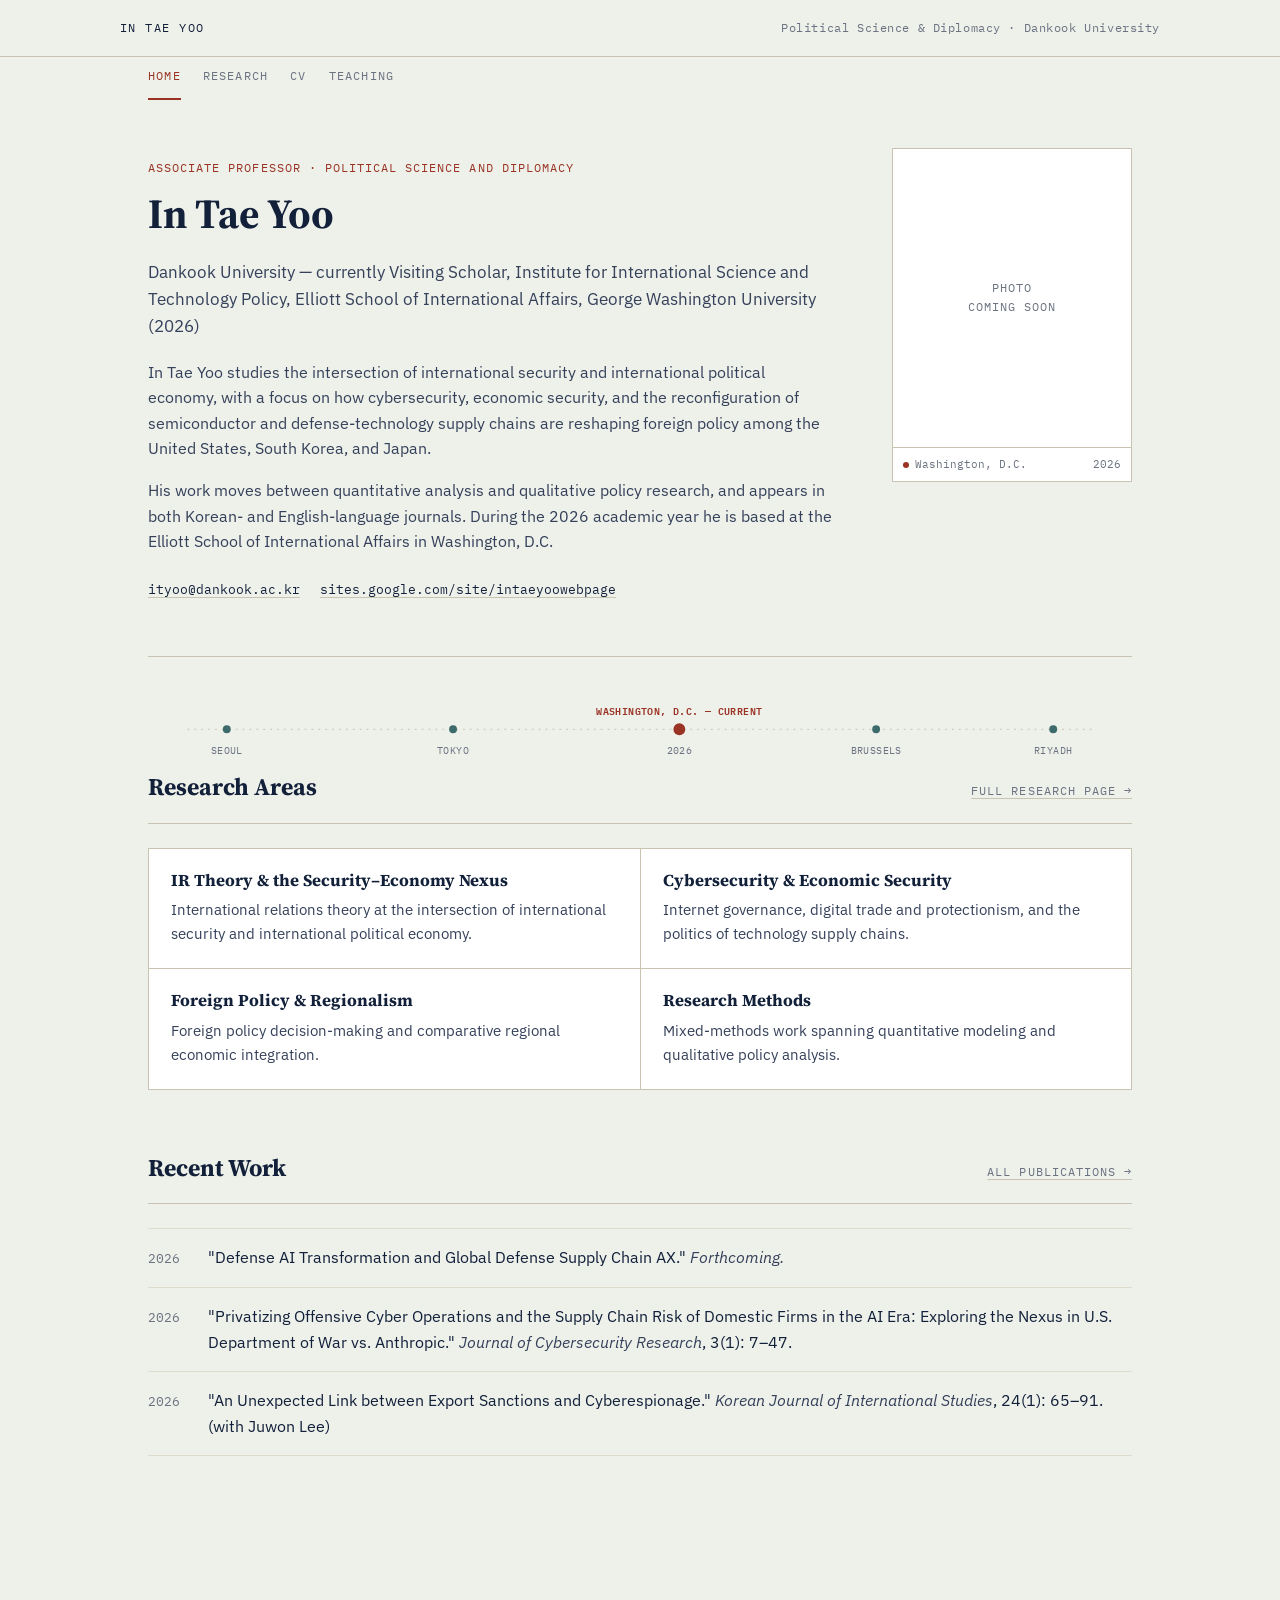
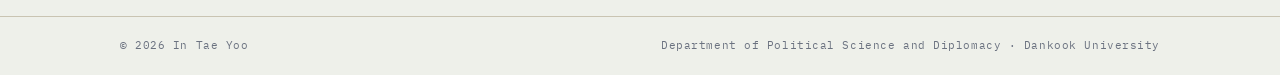
==== index.html @ 338d94c8 "Add files via upload" ====
<!DOCTYPE html>
<html lang="en">
<head>
<meta charset="UTF-8">
<meta name="viewport" content="width=device-width, initial-scale=1">
<title>In Tae Yoo</title>
<meta name="description" content="In Tae Yoo — Associate Professor, Department of Political Science and Diplomacy, Dankook University. Visiting Scholar, Elliott School of International Affairs, George Washington University.">
<link rel="preconnect" href="https://fonts.googleapis.com">
<link rel="preconnect" href="https://fonts.gstatic.com" crossorigin>
<link href="https://fonts.googleapis.com/css2?family=Source+Serif+4:opsz,wght@8..60,400;8..60,600;8..60,700&family=IBM+Plex+Sans:wght@400;500;600&family=IBM+Plex+Mono:wght@400;500;600&display=swap" rel="stylesheet">
<link rel="stylesheet" href="style.css">
</head>
<body>

<header class="letterhead">
  <div class="letterhead-inner">
    <a class="letterhead-name" href="index.html">In Tae Yoo</a>
    <span class="letterhead-meta">Political Science &amp; Diplomacy · Dankook University</span>
  </div>
</header>
<nav class="site-nav">
  <a href="index.html" class="current">Home</a>
  <a href="research.html">Research</a>
  <a href="cv.html">CV</a>
  <a href="teaching.html">Teaching</a>
</nav>

<main>

  <section class="hero">
    <div>
      <p class="eyebrow accent">Associate Professor · Political Science and Diplomacy</p>
      <h1>In Tae Yoo</h1>
      <p class="role">Dankook University — currently Visiting Scholar, Institute for International Science and Technology Policy, Elliott School of International Affairs, George Washington University (2026)</p>

      <div class="bio">
        <p>In Tae Yoo studies the intersection of international security and international political economy, with a focus on how cybersecurity, economic security, and the reconfiguration of semiconductor and defense-technology supply chains are reshaping foreign policy among the United States, South Korea, and Japan.</p>
        <p>His work moves between quantitative analysis and qualitative policy research, and appears in both Korean- and English-language journals. During the 2026 academic year he is based at the Elliott School of International Affairs in Washington, D.C.</p>
      </div>

      <div class="contact-row">
        <a href="mailto:ityoo@dankook.ac.kr">ityoo@dankook.ac.kr</a>
        <a href="https://sites.google.com/site/intaeyoowebpage" target="_blank" rel="noopener">sites.google.com/site/intaeyoowebpage</a>
      </div>
    </div>

    <div>
      <div class="photo-plate">
        PHOTO<br>COMING SOON
      </div>
      <div class="plate-caption">
        <span><span class="dot"></span>Washington, D.C.</span>
        <span>2026</span>
      </div>
    </div>
  </section>

  <div class="route">
    <svg viewBox="0 0 1000 90" preserveAspectRatio="xMidYMid meet">
      <line x1="40" y1="45" x2="960" y2="45" stroke="#C9C4B2" stroke-width="1" stroke-dasharray="2 5"/>
      <!-- Seoul -->
      <circle cx="80" cy="45" r="4" fill="#3D6B6B"/>
      <text x="80" y="70" text-anchor="middle" class="route-label">SEOUL</text>
      <!-- Tokyo -->
      <circle cx="310" cy="45" r="4" fill="#3D6B6B"/>
      <text x="310" y="70" text-anchor="middle" class="route-label">TOKYO</text>
      <!-- Washington DC (current) -->
      <circle cx="540" cy="45" r="6" fill="#9A3324"/>
      <text x="540" y="30" text-anchor="middle" class="route-label current">WASHINGTON, D.C. — CURRENT</text>
      <text x="540" y="70" text-anchor="middle" class="route-label">2026</text>
      <!-- Brussels -->
      <circle cx="740" cy="45" r="4" fill="#3D6B6B"/>
      <text x="740" y="70" text-anchor="middle" class="route-label">BRUSSELS</text>
      <!-- Riyadh -->
      <circle cx="920" cy="45" r="4" fill="#3D6B6B"/>
      <text x="920" y="70" text-anchor="middle" class="route-label">RIYADH</text>
    </svg>
  </div>

  <section>
    <div class="section-head">
      <h2>Research Areas</h2>
      <a class="eyebrow" href="research.html">Full research page →</a>
    </div>
    <div class="grid-cards">
      <div class="card">
        <h3>IR Theory &amp; the Security–Economy Nexus</h3>
        <p>International relations theory at the intersection of international security and international political economy.</p>
      </div>
      <div class="card">
        <h3>Cybersecurity &amp; Economic Security</h3>
        <p>Internet governance, digital trade and protectionism, and the politics of technology supply chains.</p>
      </div>
      <div class="card">
        <h3>Foreign Policy &amp; Regionalism</h3>
        <p>Foreign policy decision-making and comparative regional economic integration.</p>
      </div>
      <div class="card">
        <h3>Research Methods</h3>
        <p>Mixed-methods work spanning quantitative modeling and qualitative policy analysis.</p>
      </div>
    </div>
  </section>

  <section>
    <div class="section-head">
      <h2>Recent Work</h2>
      <a class="eyebrow" href="research.html">All publications →</a>
    </div>
    <ul class="pub-list">
      <li>
        <span class="pub-year">2026</span>
        <span class="pub-body">"Defense AI Transformation and Global Defense Supply Chain AX." <span class="venue">Forthcoming.</span></span>
      </li>
      <li>
        <span class="pub-year">2026</span>
        <span class="pub-body">"Privatizing Offensive Cyber Operations and the Supply Chain Risk of Domestic Firms in the AI Era: Exploring the Nexus in U.S. Department of War vs. Anthropic." <span class="venue">Journal of Cybersecurity Research</span>, 3(1): 7–47.</span>
      </li>
      <li>
        <span class="pub-year">2026</span>
        <span class="pub-body">"An Unexpected Link between Export Sanctions and Cyberespionage." <span class="venue">Korean Journal of International Studies</span>, 24(1): 65–91. (with Juwon Lee)</span>
      </li>
    </ul>
  </section>

</main>

<footer>
  <div class="letterhead-inner">
    <span class="letterhead-meta">© 2026 In Tae Yoo</span>
    <span class="letterhead-meta">Department of Political Science and Diplomacy · Dankook University</span>
  </div>
</footer>

</body>
</html>
---- style.css ----
/* ============================================================
   In Tae Yoo — academic site
   Design concept: an academic "briefing paper" / dossier —
   borrowed from the running-header, hairline rules, and small-caps
   labelling already used in the author's own LaTeX CV.
   ============================================================ */

:root {
  --ink: #12203A;
  --ink-soft: #35415A;
  --muted: #6B7280;
  --paper: #EEF0EA;
  --paper-raised: #FFFFFF;
  --rule: #C9C4B2;
  --rule-soft: #DEDBCF;
  --accent: #9A3324;
  --accent-soft: #C96A55;
  --wire: #3D6B6B;
  --radius: 2px;
  --max: 1040px;
  --col: 720px;
}

* { box-sizing: border-box; }

html { scroll-behavior: smooth; }

body {
  margin: 0;
  background: var(--paper);
  color: var(--ink);
  font-family: 'IBM Plex Sans', -apple-system, sans-serif;
  font-size: 16px;
  line-height: 1.6;
  -webkit-font-smoothing: antialiased;
}

h1, h2, h3 {
  font-family: 'Source Serif 4', Georgia, serif;
  color: var(--ink);
  margin: 0 0 0.5em;
  line-height: 1.15;
}

a { color: var(--ink); text-decoration-color: var(--rule); text-underline-offset: 3px; }
a:hover { color: var(--accent); }

.eyebrow {
  font-family: 'IBM Plex Mono', monospace;
  font-size: 0.72rem;
  letter-spacing: 0.09em;
  text-transform: uppercase;
  color: var(--muted);
}

.eyebrow.accent { color: var(--accent); }

/* ---------- letterhead ---------- */
.letterhead {
  border-bottom: 1px solid var(--rule);
  padding: 18px 28px;
}
.letterhead-inner {
  max-width: var(--max);
  margin: 0 auto;
  display: flex;
  justify-content: space-between;
  align-items: baseline;
  gap: 16px;
  flex-wrap: wrap;
}
.letterhead-name {
  font-family: 'IBM Plex Mono', monospace;
  font-size: 0.78rem;
  letter-spacing: 0.12em;
  text-transform: uppercase;
  color: var(--ink);
  text-decoration: none;
}
.letterhead-meta {
  font-family: 'IBM Plex Mono', monospace;
  font-size: 0.72rem;
  color: var(--muted);
  letter-spacing: 0.05em;
}

nav.site-nav {
  max-width: var(--max);
  margin: 0 auto;
  padding: 10px 28px 0;
  display: flex;
  gap: 22px;
  flex-wrap: wrap;
}
nav.site-nav a {
  font-family: 'IBM Plex Mono', monospace;
  font-size: 0.74rem;
  letter-spacing: 0.1em;
  text-transform: uppercase;
  color: var(--muted);
  text-decoration: none;
  padding-bottom: 12px;
  border-bottom: 2px solid transparent;
}
nav.site-nav a:hover { color: var(--ink); }
nav.site-nav a.current { color: var(--accent); border-bottom-color: var(--accent); }

/* ---------- layout ---------- */
main { max-width: var(--max); margin: 0 auto; padding: 48px 28px 80px; }
.prose { max-width: var(--col); }

section + section { margin-top: 64px; }

.section-head {
  display: flex;
  align-items: baseline;
  justify-content: space-between;
  border-bottom: 1px solid var(--rule);
  padding-bottom: 10px;
  margin-bottom: 24px;
  gap: 16px;
  flex-wrap: wrap;
}
.section-head h2 { font-size: 1.5rem; }

/* ---------- hero (home) ---------- */
.hero {
  display: grid;
  grid-template-columns: 1fr 240px;
  gap: 56px;
  align-items: start;
}
.hero h1 { font-size: 2.6rem; margin-top: 0.3em; }
.hero .role { font-size: 1.05rem; color: var(--ink-soft); margin-bottom: 20px; }
.hero .bio p { margin: 0 0 1em; color: var(--ink-soft); }

.contact-row {
  display: flex;
  gap: 20px;
  flex-wrap: wrap;
  margin-top: 24px;
  font-family: 'IBM Plex Mono', monospace;
  font-size: 0.82rem;
}
.contact-row a { color: var(--ink); }

/* photo plate */
.photo-plate {
  border: 1px solid var(--rule);
  background: var(--paper-raised);
  aspect-ratio: 4 / 5;
  display: flex;
  align-items: center;
  justify-content: center;
  color: var(--muted);
  font-family: 'IBM Plex Mono', monospace;
  font-size: 0.72rem;
  letter-spacing: 0.08em;
  text-align: center;
  padding: 12px;
}
.photo-plate img { width: 100%; height: 100%; object-fit: cover; display: block; }
.plate-caption {
  border: 1px solid var(--rule);
  border-top: none;
  background: var(--paper-raised);
  padding: 8px 10px;
  font-family: 'IBM Plex Mono', monospace;
  font-size: 0.68rem;
  color: var(--muted);
  display: flex;
  justify-content: space-between;
}
.plate-caption .dot {
  width: 6px; height: 6px; border-radius: 50%;
  background: var(--accent); display: inline-block; margin-right: 6px;
}

/* ---------- route / signature graphic ---------- */
.route {
  margin-top: 56px;
  padding-top: 28px;
  border-top: 1px solid var(--rule);
}
.route svg { width: 100%; height: auto; display: block; }
.route-label {
  font-family: 'IBM Plex Mono', monospace;
  font-size: 0.62rem;
  fill: var(--muted);
  letter-spacing: 0.04em;
}
.route-label.current { fill: var(--accent); font-weight: 600; }

/* ---------- fact panel ---------- */
.facts {
  border: 1px solid var(--rule);
  background: var(--paper-raised);
  padding: 20px 22px;
}
.facts dt {
  font-family: 'IBM Plex Mono', monospace;
  font-size: 0.66rem;
  letter-spacing: 0.08em;
  text-transform: uppercase;
  color: var(--muted);
  margin-top: 14px;
}
.facts dt:first-child { margin-top: 0; }
.facts dd { margin: 3px 0 0; }

/* ---------- cards / lists ---------- */
.grid-cards {
  display: grid;
  grid-template-columns: repeat(2, 1fr);
  gap: 1px;
  background: var(--rule);
  border: 1px solid var(--rule);
}
.grid-cards .card {
  background: var(--paper-raised);
  padding: 22px;
}
.card h3 { font-size: 1.05rem; margin-bottom: 8px; }
.card p { color: var(--ink-soft); font-size: 0.94rem; margin: 0; }

.pub-list { list-style: none; margin: 0; padding: 0; }
.pub-list li {
  padding: 16px 0;
  border-top: 1px solid var(--rule-soft);
  display: flex;
  gap: 16px;
  align-items: baseline;
}
.pub-list li:last-child { border-bottom: 1px solid var(--rule-soft); }
.pub-year {
  font-family: 'IBM Plex Mono', monospace;
  font-size: 0.8rem;
  color: var(--muted);
  min-width: 3.4em;
  flex-shrink: 0;
}
.pub-body { flex: 1; }
.pub-body .venue { color: var(--ink-soft); font-style: italic; }
.tag {
  display: inline-block;
  font-family: 'IBM Plex Mono', monospace;
  font-size: 0.62rem;
  letter-spacing: 0.05em;
  border: 1px solid var(--accent);
  color: var(--accent);
  padding: 1px 6px;
  border-radius: var(--radius);
  margin-left: 8px;
  vertical-align: middle;
}

.plain-list { margin: 0; padding-left: 1.2em; color: var(--ink-soft); }
.plain-list li { margin-bottom: 8px; }

.post {
  margin-bottom: 22px;
}
.post .inst { font-weight: 600; font-family: 'Source Serif 4', serif; font-size: 1.05rem; }
.post .role-line { display: flex; justify-content: space-between; gap: 12px; flex-wrap: wrap; }
.post .role-line .date { font-family: 'IBM Plex Mono', monospace; font-size: 0.76rem; color: var(--muted); white-space: nowrap; }
.post ul { margin: 4px 0 0; padding-left: 1.1em; color: var(--ink-soft); }

.chip-cloud { display: flex; flex-wrap: wrap; gap: 8px; }
.chip {
  font-family: 'IBM Plex Mono', monospace;
  font-size: 0.72rem;
  border: 1px solid var(--rule);
  color: var(--ink-soft);
  padding: 5px 10px;
  border-radius: var(--radius);
  background: var(--paper-raised);
}

.note-box {
  border-left: 2px solid var(--accent);
  padding: 4px 0 4px 16px;
  color: var(--ink-soft);
  font-size: 0.92rem;
}

footer {
  border-top: 1px solid var(--rule);
  margin-top: 80px;
  padding: 20px 28px;
}
footer .letterhead-inner { max-width: var(--max); margin: 0 auto; }
footer .letterhead-meta { font-size: 0.7rem; }

@media (max-width: 720px) {
  .hero { grid-template-columns: 1fr; }
  .hero .photo-plate { max-width: 220px; }
  .grid-cards { grid-template-columns: 1fr; }
  main { padding: 36px 20px 64px; }
}
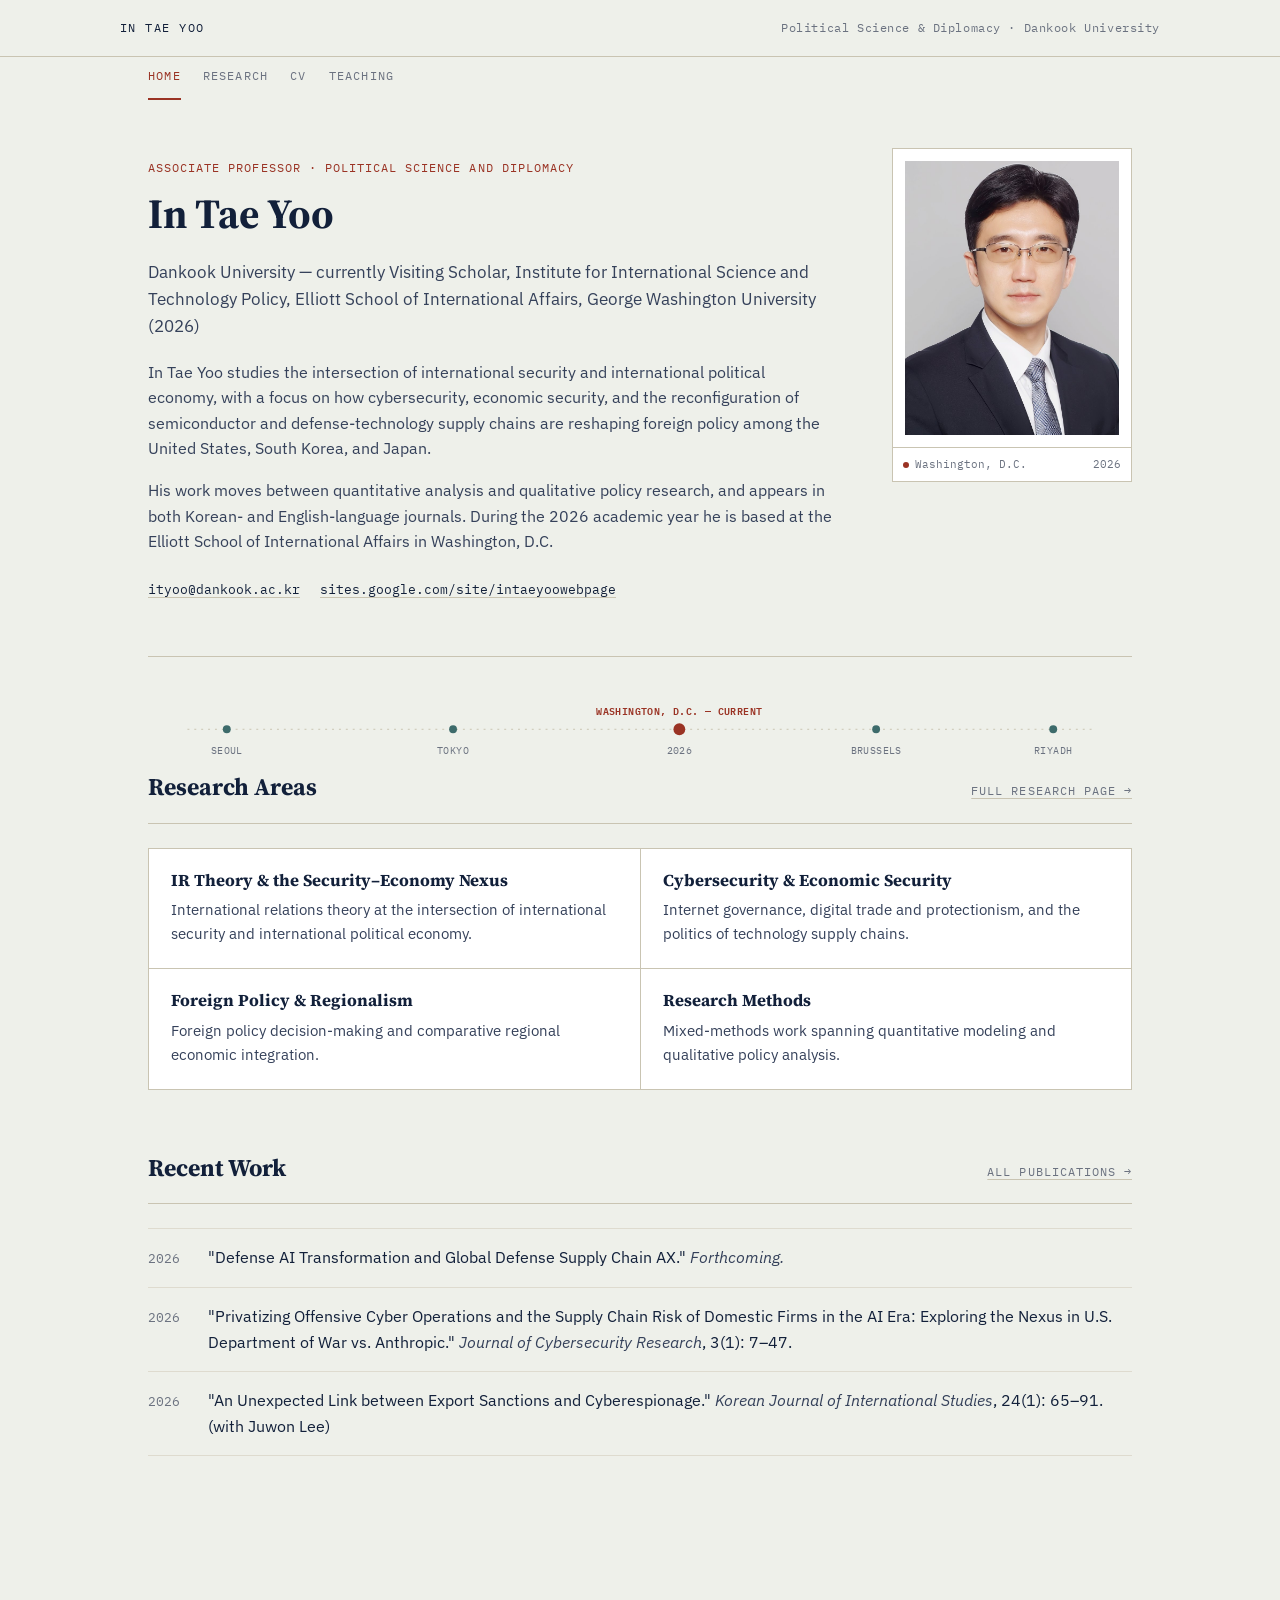
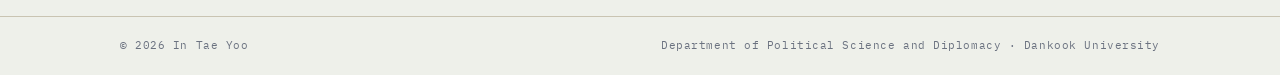
==== commit 6c941e31: "Add files via upload" ====
--- a/index.html
+++ b/index.html
@@ -46,7 +46,7 @@
 
     <div>
       <div class="photo-plate">
-        PHOTO<br>COMING SOON
+        <img src="photo.jpg" alt="In Tae Yoo">
       </div>
       <div class="plate-caption">
         <span><span class="dot"></span>Washington, D.C.</span>
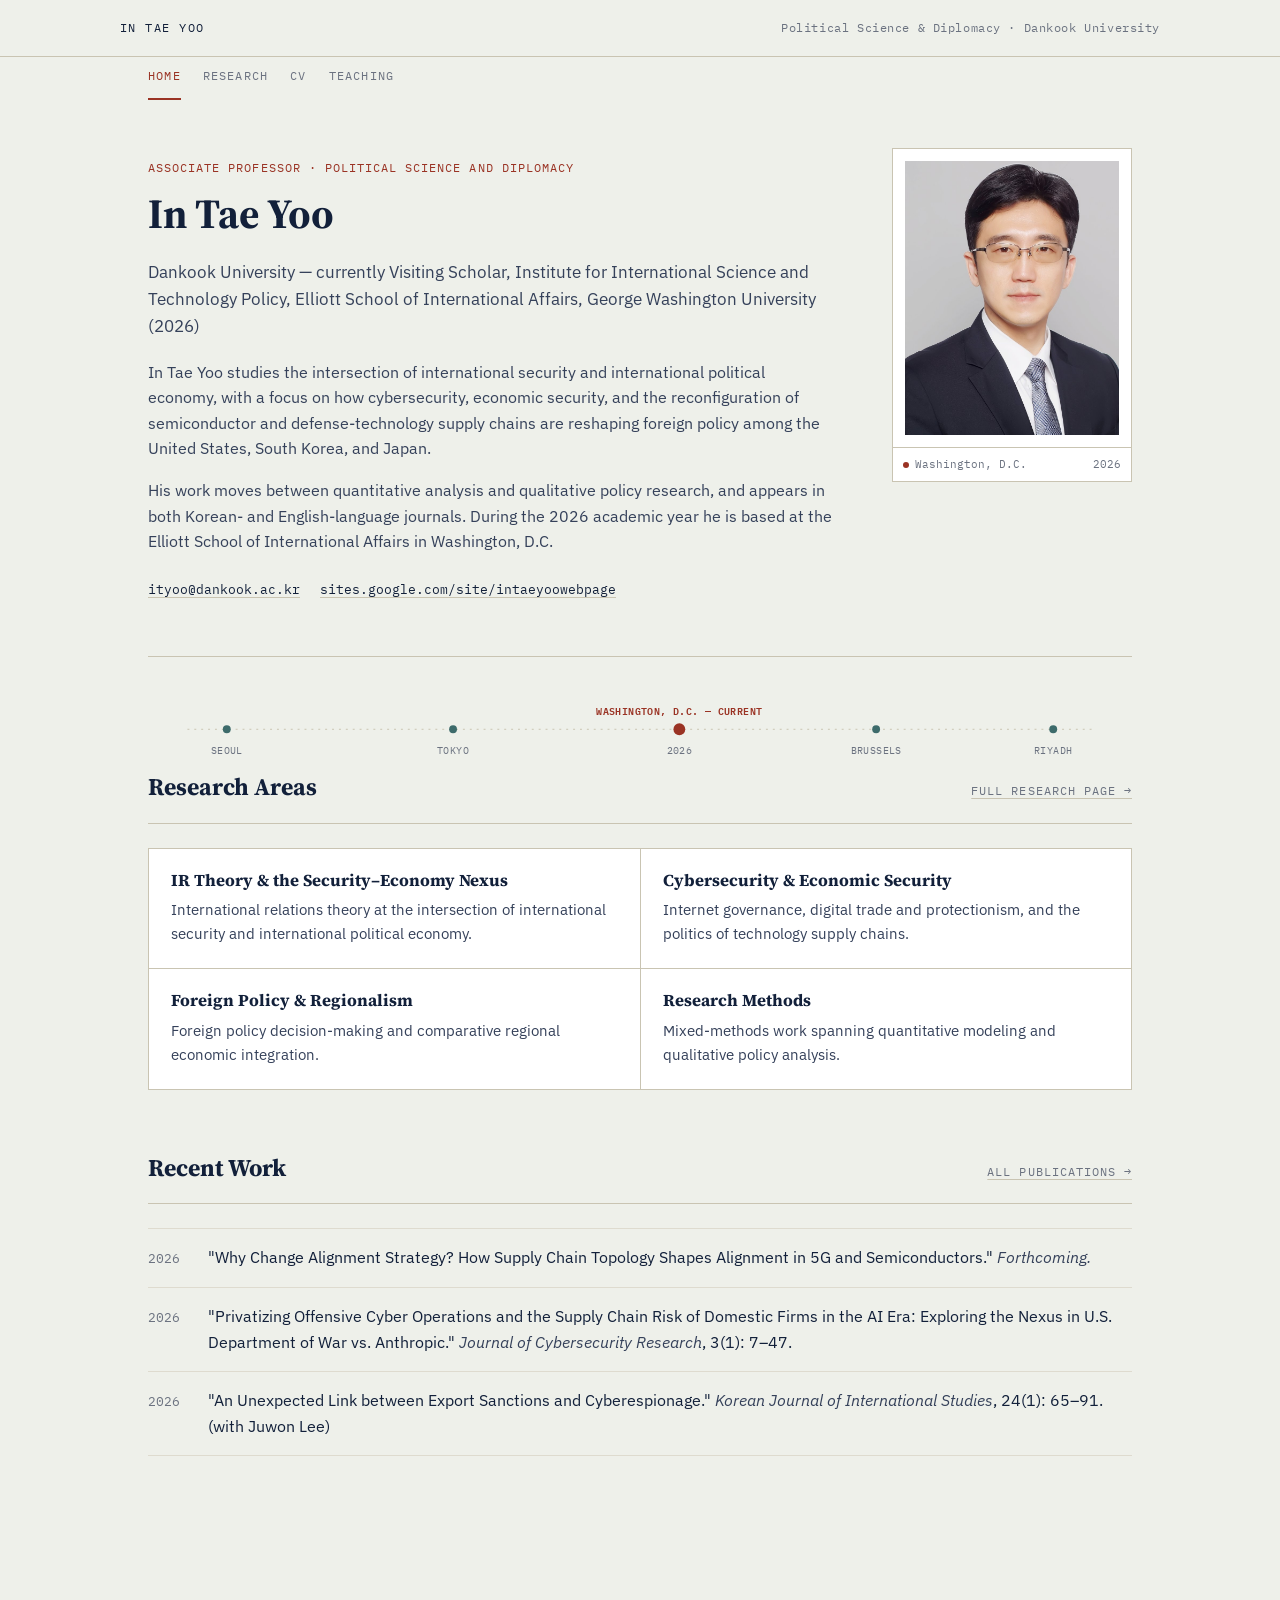
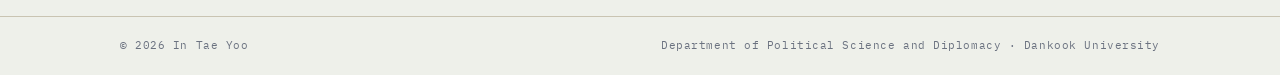
==== commit 571b45d7: "Update publication details in index.html" ====
--- a/index.html
+++ b/index.html
@@ -110,7 +110,7 @@
     <ul class="pub-list">
       <li>
         <span class="pub-year">2026</span>
-        <span class="pub-body">"Defense AI Transformation and Global Defense Supply Chain AX." <span class="venue">Forthcoming.</span></span>
+        <span class="pub-body">"Why Change Alignment Strategy? How Supply Chain Topology Shapes Alignment in 5G and Semiconductors." <span class="venue">Forthcoming.</span></span>
       </li>
       <li>
         <span class="pub-year">2026</span>
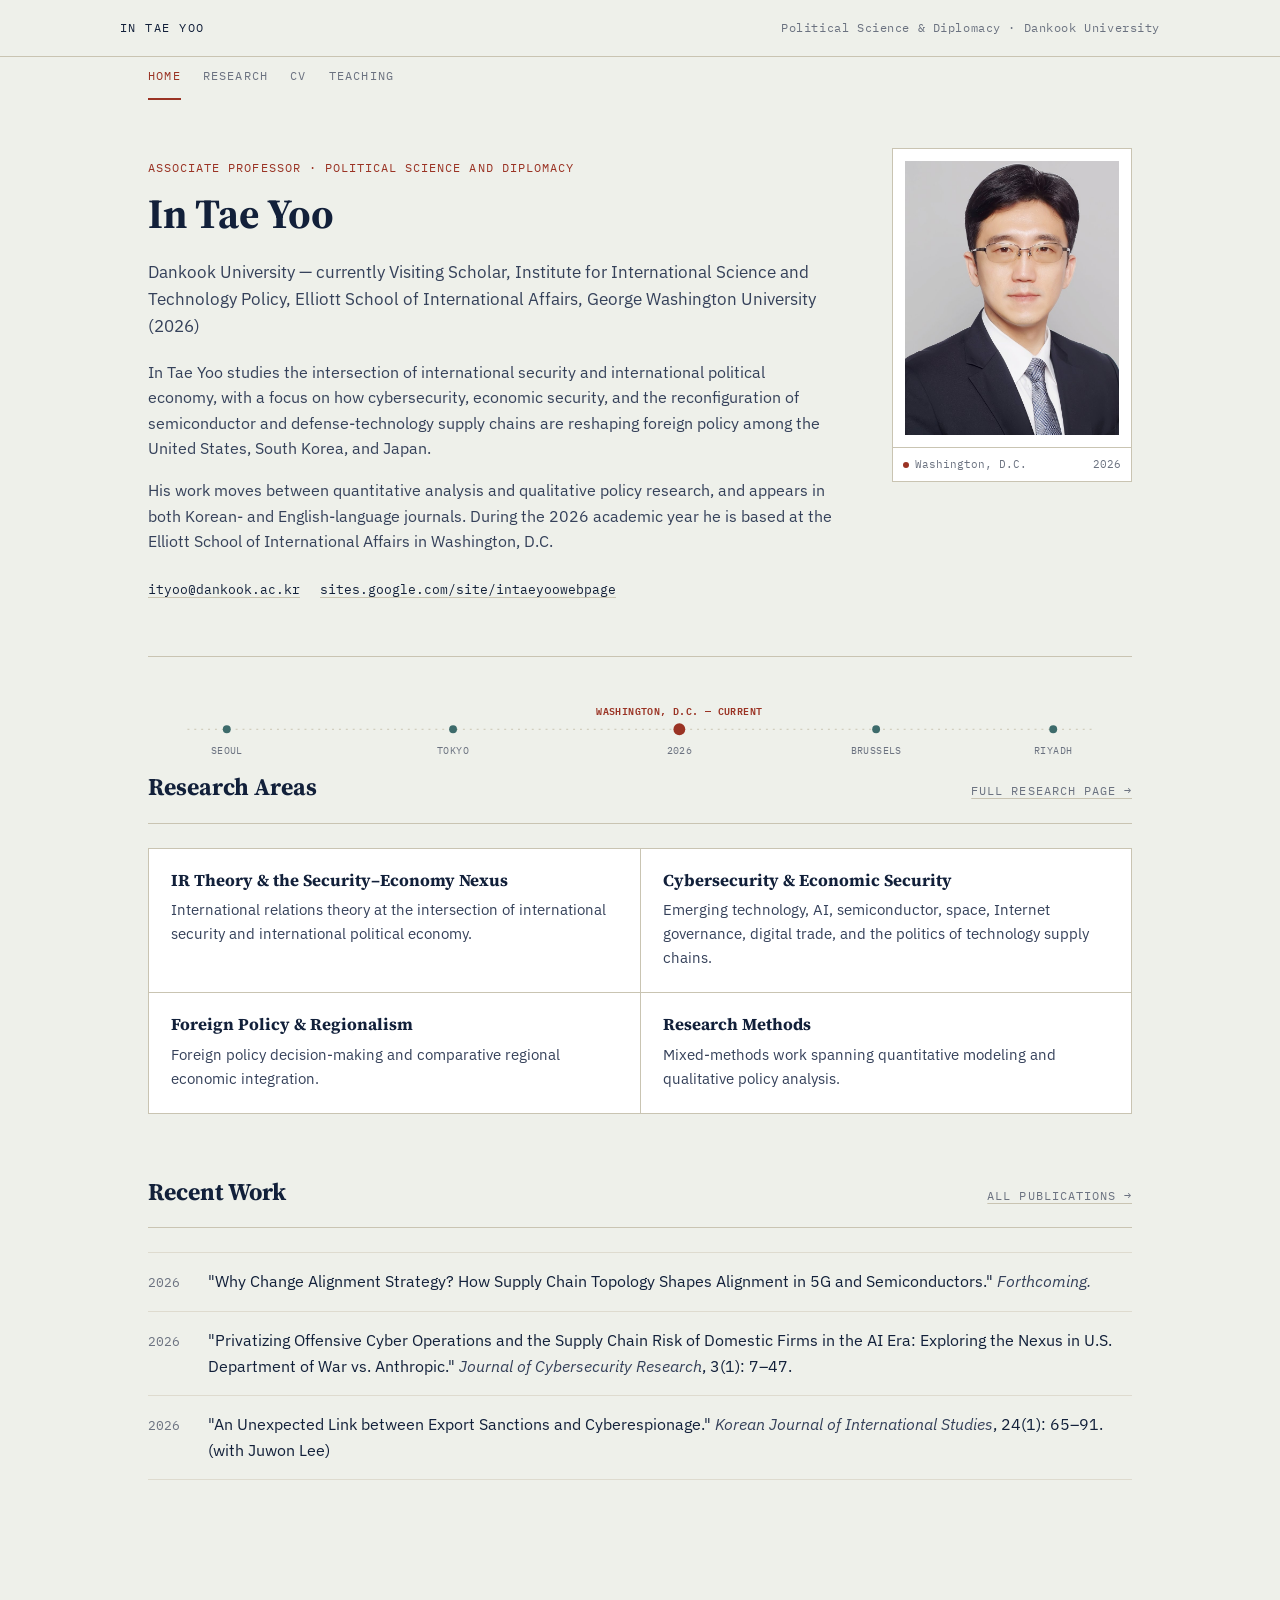
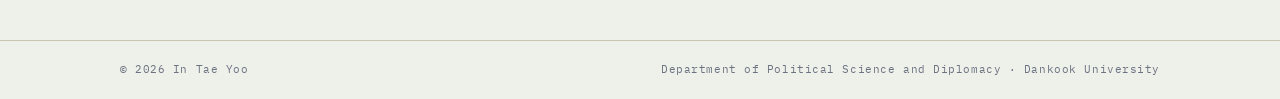
==== commit b3acd04f: "Update index.html" ====
--- a/index.html
+++ b/index.html
@@ -89,7 +89,7 @@
       </div>
       <div class="card">
         <h3>Cybersecurity &amp; Economic Security</h3>
-        <p>Internet governance, digital trade and protectionism, and the politics of technology supply chains.</p>
+        <p>Emerging technology, AI, semiconductor, space, Internet governance, digital trade, and the politics of technology supply chains.</p>
       </div>
       <div class="card">
         <h3>Foreign Policy &amp; Regionalism</h3>
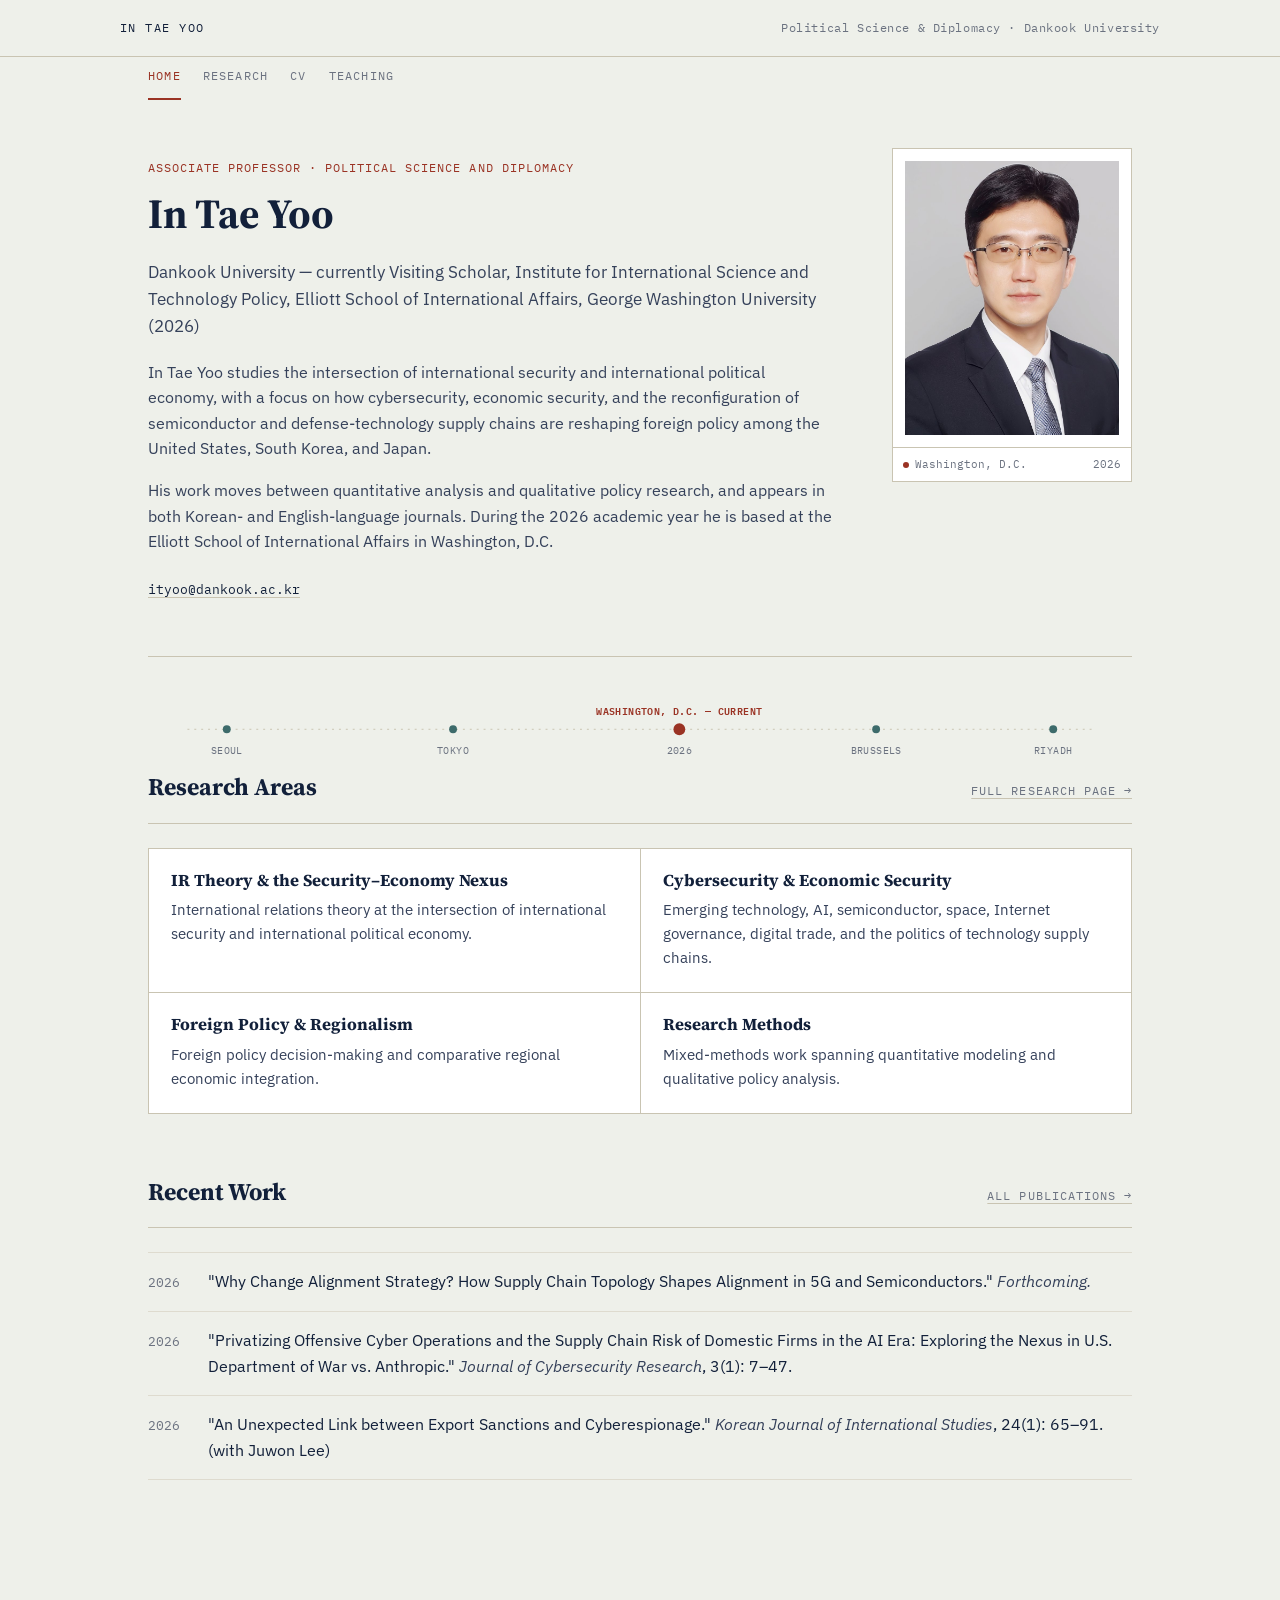
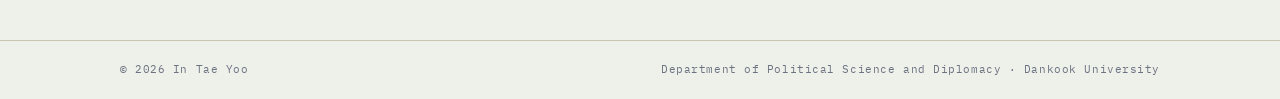
==== commit 77e6c508: "Remove external link from contact section Removed a link to an external webpage from the contact sec" ====
--- a/index.html
+++ b/index.html
@@ -40,7 +40,6 @@
 
       <div class="contact-row">
         <a href="mailto:ityoo@dankook.ac.kr">ityoo@dankook.ac.kr</a>
-        <a href="https://sites.google.com/site/intaeyoowebpage" target="_blank" rel="noopener">sites.google.com/site/intaeyoowebpage</a>
       </div>
     </div>
 
